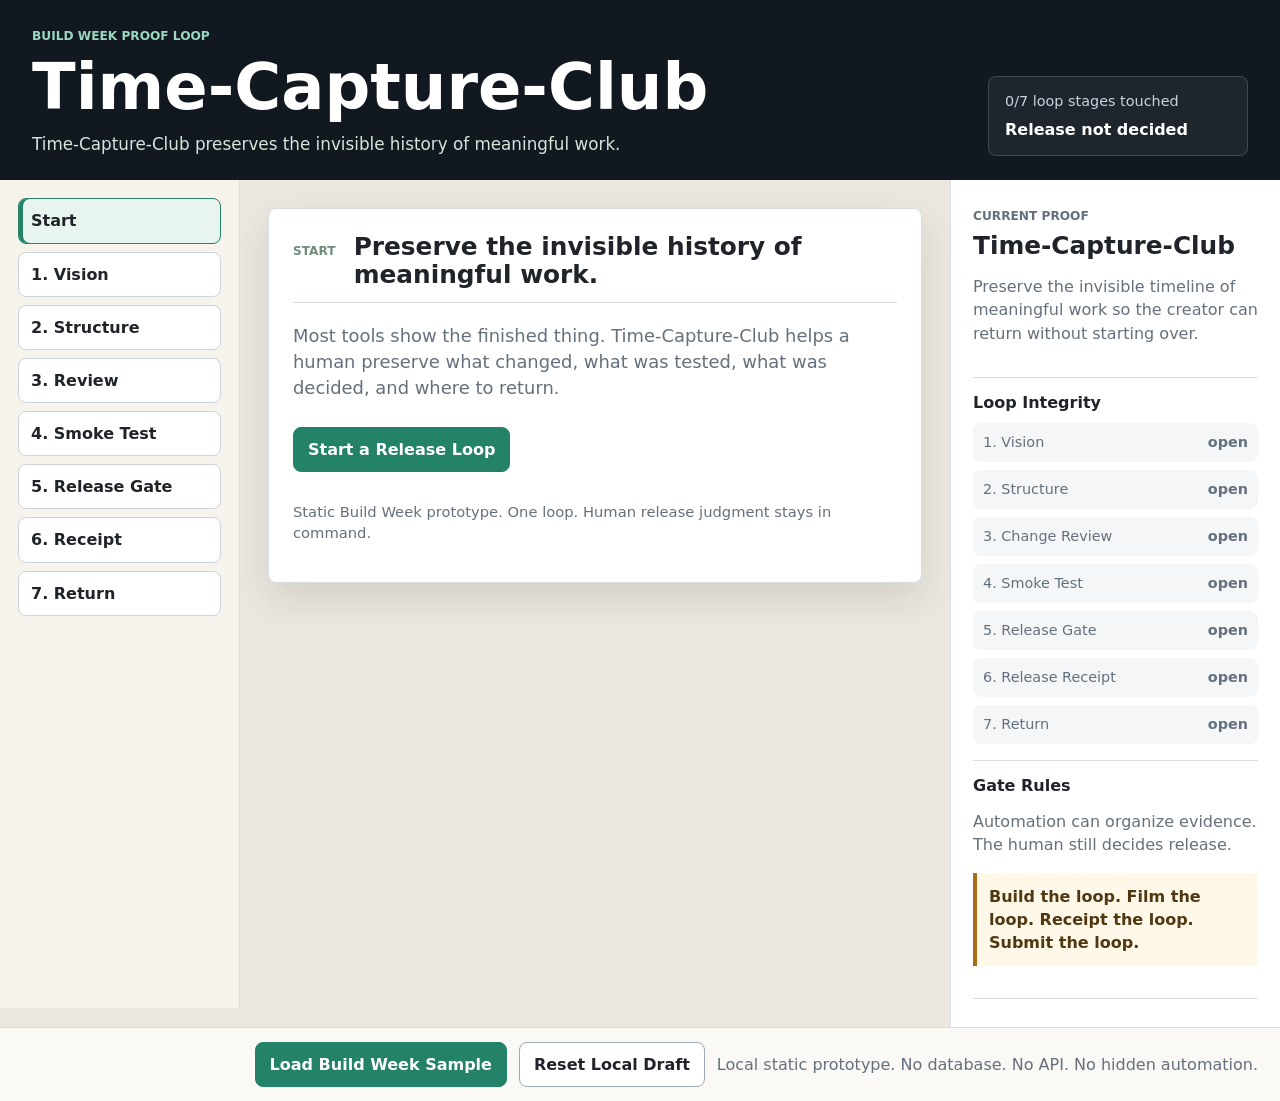
==== app/index.html @ 74174da0 "Initialize Time-Capture-Club prototype" ====
<!doctype html>
<html lang="en">
<head>
  <meta charset="utf-8">
  <meta name="viewport" content="width=device-width, initial-scale=1">
  <title>Time-Capture-Club | Build Week Prototype</title>
  <meta name="description" content="A human-led release loop for preserving the invisible timeline of meaningful work.">
  <link rel="stylesheet" href="assets/styles.css">
</head>
<body>
  <header class="app-header">
    <div>
      <p class="eyebrow">Build Week proof loop</p>
      <h1>Time-Capture-Club</h1>
      <p class="promise">Time-Capture-Club preserves the invisible history of meaningful work.</p>
    </div>
    <div class="status-strip" aria-label="Current loop status">
      <span id="completion-count">0/7 loop stages touched</span>
      <strong id="release-state">Release not decided</strong>
    </div>
  </header>

  <main class="workspace">
    <nav class="rail-nav" aria-label="Time capture loop">
      <button class="nav-step is-active" data-target="home">Start</button>
      <button class="nav-step" data-target="vision">1. Vision</button>
      <button class="nav-step" data-target="structure">2. Structure</button>
      <button class="nav-step" data-target="changes">3. Review</button>
      <button class="nav-step" data-target="smoke">4. Smoke Test</button>
      <button class="nav-step" data-target="gate">5. Release Gate</button>
      <button class="nav-step" data-target="receipt">6. Receipt</button>
      <button class="nav-step" data-target="return">7. Return</button>
    </nav>

    <section class="editor-pane" aria-label="Working loop editor">
      <form id="capture-form">
        <article class="step-panel is-active home-panel" id="home" data-step="home">
          <div class="step-head">
            <p class="eyebrow">Start</p>
            <h2>Preserve the invisible history of meaningful work.</h2>
          </div>
          <p class="lead">Most tools show the finished thing. Time-Capture-Club helps a human preserve what changed, what was tested, what was decided, and where to return.</p>
          <button type="button" class="primary-start" data-start-loop>Start a Release Loop</button>
          <p class="small-proof">Static Build Week prototype. One loop. Human release judgment stays in command.</p>
        </article>

        <article class="step-panel" id="vision" data-step="vision">
          <div class="step-head">
            <p class="eyebrow">Gate 1</p>
            <h2>Vision</h2>
          </div>
          <div class="field-grid two">
            <label>Project name<input name="projectName" value="Time-Capture-Club"></label>
            <label>Live URL<input name="liveUrl" placeholder="https://example.com"></label>
            <label>Audience<input name="audience" value="Creators and small teams"></label>
            <label>Current condition<input name="condition" value="Build Week prototype"></label>
          </div>
          <label>Purpose<textarea name="purpose">Preserve the invisible timeline of meaningful work so the creator can return without starting over.</textarea></label>
          <label>Promise<textarea name="promise">Professional work remembers how it became itself.</textarea></label>
          <label>Done enough for this release<textarea name="doneEnough" placeholder="What counts as done enough for this release?"></textarea></label>
        </article>

        <article class="step-panel" id="structure" data-step="structure">
          <div class="step-head">
            <p class="eyebrow">Gate 2</p>
            <h2>Structure</h2>
          </div>
          <div class="folder-grid">
            <label>Live source<input name="liveSource" placeholder="01_LIVE_SITE_SOURCE"></label>
            <label>Content<input name="contentFolder" placeholder="content / docs / pages"></label>
            <label>Assets<input name="assetsFolder" placeholder="assets / public"></label>
            <label>Documentation<input name="docsFolder" value="docs"></label>
            <label>Tests<input name="testsFolder" placeholder="tests / smoke-tests"></label>
            <label>Archive<input name="archiveFolder" placeholder="90_ARCHIVE"></label>
            <label>Deploy-ready cargo<input name="deployCargo" placeholder="07_DEPLOY_READY/netlify-drag-drop"></label>
          </div>
          <h3 class="subhead">Project home</h3>
          <div class="field-grid two">
            <label>Source location<input name="localSource" placeholder="/path/to/current/source"></label>
            <label>Repo or project home<input name="repo" placeholder="GitHub repo or project home"></label>
            <label>Live URL if any<input name="liveUrlSecondary" placeholder="https://example.com"></label>
            <label>Governing file or checklist<input name="governingFile" placeholder="00_GOVERNANCE/..."></label>
            <label>Responsible human<input name="responsibleHuman" value="Jimmy"></label>
            <label>Last known good state<input name="goodCommit" placeholder="unknown pending verification"></label>
          </div>
        </article>

        <article class="step-panel" id="changes" data-step="changes">
          <div class="step-head">
            <p class="eyebrow">Gate 3</p>
            <h2>Change Review</h2>
          </div>
          <label>Change intent<textarea name="changeIntent" placeholder="What is this release trying to change?"></textarea></label>
          <div class="field-grid two">
            <label>Files added<textarea name="filesAdded" placeholder="One per line"></textarea></label>
            <label>Files changed<textarea name="filesChanged" placeholder="One per line"></textarea></label>
            <label>Files removed<textarea name="filesRemoved" placeholder="One per line"></textarea></label>
            <label>Risky paths<textarea name="riskyPaths" placeholder="Routing, config, form, deploy, auth, data"></textarea></label>
          </div>
          <label>Configuration or routing changes<textarea name="routingChanges" placeholder="Record anything that changes where work lives or how users arrive."></textarea></label>
        </article>

        <article class="step-panel" id="smoke" data-step="smoke">
          <div class="step-head">
            <p class="eyebrow">Gate 4</p>
            <h2>Smoke Test</h2>
          </div>
          <div class="test-table" id="smoke-tests" aria-label="Smoke test checklist"></div>
        </article>

        <article class="step-panel" id="gate" data-step="gate">
          <div class="step-head">
            <p class="eyebrow">Gate 5</p>
            <h2>Release Gate</h2>
          </div>
          <fieldset class="release-options">
            <legend>Human release decision</legend>
            <label><input type="radio" name="releaseDecision" value="RELEASE APPROVED"> Release approved</label>
            <label><input type="radio" name="releaseDecision" value="RELEASE BLOCKED"> Release blocked</label>
            <label><input type="radio" name="releaseDecision" value="RELEASE APPROVED WITH KNOWN RISKS"> Release approved with known risks</label>
          </fieldset>
          <label>Reviewer<input name="reviewer" value="Jimmy"></label>
          <label>Decision reason<textarea name="decisionReason" placeholder="Why is this release approved, blocked, or approved with known risks?"></textarea></label>
          <label>Known risks<textarea name="knownRisks" placeholder="What remains true even if this ships?"></textarea></label>
        </article>

        <article class="step-panel" id="receipt" data-step="receipt">
          <div class="step-head">
            <p class="eyebrow">Gate 6</p>
            <h2>Release Receipt</h2>
          </div>
          <div class="receipt-actions">
            <button type="button" id="build-receipt">Build Markdown Receipt</button>
            <button type="button" id="copy-receipt">Copy</button>
            <button type="button" id="download-receipt">Download .md</button>
            <a id="download-link" class="download-link is-hidden" href="#" download="TIME_CAPTURE_RELEASE_RECEIPT.md">Download prepared receipt</a>
          </div>
          <p id="receipt-status" class="receipt-status" aria-live="polite">Receipt not built yet.</p>
          <textarea id="receipt-output" class="receipt-output" aria-label="Generated Markdown release receipt"></textarea>
        </article>

        <article class="step-panel" id="return" data-step="return">
          <div class="step-head">
            <p class="eyebrow">Gate 7</p>
            <h2>Return</h2>
          </div>
          <div class="field-grid two">
            <label>Current status<input name="currentStatus" placeholder="Draft / verified / blocked / shipped"></label>
            <label>Last verified release<input name="lastVerified" placeholder="date / commit / deploy"></label>
          </div>
          <label>Open risks<textarea name="openRisks" placeholder="What still needs attention?"></textarea></label>
          <label>Next honest action<textarea name="nextAction" placeholder="Name the one next move outside the dashboard."></textarea></label>
        </article>
      </form>
    </section>

    <aside class="proof-pane" aria-label="Proof summary">
      <section>
        <p class="eyebrow">Current proof</p>
        <h2 id="summary-title">Time-Capture-Club</h2>
        <p id="summary-purpose">Preserve the invisible timeline of meaningful work.</p>
      </section>
      <section>
        <h3>Loop Integrity</h3>
        <ul id="loop-list" class="loop-list"></ul>
      </section>
      <section>
        <h3>Gate Rules</h3>
        <p>Automation can organize evidence. The human still decides release.</p>
        <p class="wall-line">Build the loop. Film the loop. Receipt the loop. Submit the loop.</p>
      </section>
    </aside>
  </main>

  <footer class="app-footer">
    <button type="button" id="sample-data">Load Build Week Sample</button>
    <button type="button" id="reset-data">Reset Local Draft</button>
    <span>Local static prototype. No database. No API. No hidden automation.</span>
  </footer>

  <script src="assets/app.js"></script>
</body>
</html>
---- app/assets/styles.css ----
:root {
  color-scheme: light;
  --ink: #20242a;
  --muted: #64707d;
  --line: #d8dee5;
  --paper: #fbfbf8;
  --panel: #ffffff;
  --nav: #111820;
  --nav-soft: #263445;
  --green: #238267;
  --red: #b33a3a;
  --amber: #a76d16;
  --blue: #2b68a8;
  --shadow: 0 16px 40px rgba(20, 24, 31, 0.12);
}

* { box-sizing: border-box; }

html { scroll-behavior: smooth; }

body {
  margin: 0;
  background: #ece8df;
  color: var(--ink);
  font-family: Inter, ui-sans-serif, system-ui, -apple-system, BlinkMacSystemFont, "Segoe UI", sans-serif;
  line-height: 1.45;
}

button, input, textarea, select { font: inherit; }

.app-header {
  display: grid;
  grid-template-columns: 1fr auto;
  gap: 24px;
  align-items: end;
  padding: 28px 32px 24px;
  background: var(--nav);
  color: #fff;
}

.eyebrow {
  margin: 0 0 6px;
  color: #6f8b79;
  font-size: 0.76rem;
  font-weight: 800;
  letter-spacing: 0;
  text-transform: uppercase;
}

.app-header .eyebrow { color: #9bd7bf; }

h1, h2, h3 { margin: 0; line-height: 1.1; letter-spacing: 0; }

h1 { font-size: clamp(2rem, 5vw, 4.4rem); }

h2 { font-size: 1.55rem; }

h3 { font-size: 1rem; }

.promise {
  max-width: 780px;
  margin: 10px 0 0;
  color: #d7e4dc;
  font-size: 1.05rem;
}

.status-strip {
  min-width: 260px;
  display: grid;
  gap: 6px;
  padding: 14px 16px;
  border: 1px solid rgba(255,255,255,0.16);
  border-radius: 8px;
  background: rgba(255,255,255,0.06);
}

.status-strip span { color: #c8d3dc; font-size: 0.9rem; }
.status-strip strong { font-size: 1rem; }

.workspace {
  display: grid;
  grid-template-columns: 240px minmax(0, 1fr) 330px;
  min-height: calc(100vh - 166px);
}

.rail-nav {
  position: sticky;
  top: 0;
  height: calc(100vh - 72px);
  overflow: auto;
  padding: 18px;
  background: #f6f3ec;
  border-right: 1px solid var(--line);
}

.nav-step {
  width: 100%;
  min-height: 42px;
  margin: 0 0 8px;
  padding: 10px 12px;
  border: 1px solid #cbd3db;
  border-radius: 8px;
  background: #fff;
  color: var(--ink);
  text-align: left;
  cursor: pointer;
}

.nav-step.is-active {
  border-color: var(--green);
  background: #e8f5ef;
  box-shadow: inset 4px 0 0 var(--green);
}

.editor-pane {
  padding: 28px;
  min-width: 0;
}

.step-panel {
  display: none;
  max-width: 900px;
  margin: 0 auto;
  padding: 24px;
  background: var(--panel);
  border: 1px solid var(--line);
  border-radius: 8px;
  box-shadow: var(--shadow);
}

.step-panel.is-active { display: block; }

.step-head {
  display: flex;
  justify-content: space-between;
  gap: 18px;
  align-items: baseline;
  margin-bottom: 20px;
  padding-bottom: 14px;
  border-bottom: 1px solid var(--line);
}


.subhead {
  margin: 20px 0 12px;
  padding-top: 14px;
  border-top: 1px solid var(--line);
  color: #2f3a45;
}

label, fieldset {
  display: grid;
  gap: 7px;
  margin-bottom: 14px;
  color: #394350;
  font-weight: 700;
}

legend { font-weight: 800; }

input, textarea, select {
  width: 100%;
  border: 1px solid #b9c2cc;
  border-radius: 6px;
  background: #fff;
  color: var(--ink);
  padding: 10px 11px;
}

textarea { min-height: 92px; resize: vertical; }

input:focus, textarea:focus, select:focus, button:focus-visible {
  outline: 3px solid rgba(43, 104, 168, 0.24);
  border-color: var(--blue);
}

.field-grid, .folder-grid {
  display: grid;
  gap: 14px;
}

.field-grid.two, .folder-grid { grid-template-columns: repeat(2, minmax(0, 1fr)); }

.test-table {
  display: grid;
  gap: 10px;
}

.test-row {
  display: grid;
  grid-template-columns: minmax(140px, 1fr) 190px minmax(160px, 1.4fr);
  gap: 10px;
  align-items: center;
  padding: 10px;
  border: 1px solid var(--line);
  border-radius: 8px;
  background: #fcfcfa;
}

.test-row span { font-weight: 800; }

.release-options {
  padding: 14px;
  border: 1px solid var(--line);
  border-radius: 8px;
}

.release-options label {
  display: flex;
  grid-template-columns: none;
  align-items: center;
  gap: 10px;
  font-weight: 700;
}

.release-options input { width: auto; }

.receipt-actions {
  display: flex;
  flex-wrap: wrap;
  gap: 10px;
  margin-bottom: 14px;
}

button {
  border: 1px solid #9ca8b4;
  border-radius: 8px;
  background: #fff;
  color: var(--ink);
  padding: 10px 14px;
  font-weight: 800;
  cursor: pointer;
}

button:hover { border-color: var(--blue); color: var(--blue); }

#build-receipt, #sample-data {
  background: var(--green);
  border-color: var(--green);
  color: #fff;
}

.receipt-output {
  min-height: 430px;
  font-family: "SFMono-Regular", Consolas, "Liberation Mono", monospace;
  font-size: 0.88rem;
  line-height: 1.5;
}

.proof-pane {
  display: grid;
  align-content: start;
  gap: 16px;
  padding: 28px 22px;
  background: #fff;
  border-left: 1px solid var(--line);
}

.proof-pane section {
  padding-bottom: 16px;
  border-bottom: 1px solid var(--line);
}

.proof-pane p { color: var(--muted); }

.loop-list {
  list-style: none;
  margin: 12px 0 0;
  padding: 0;
  display: grid;
  gap: 8px;
}

.loop-list li {
  display: flex;
  justify-content: space-between;
  gap: 12px;
  padding: 9px 10px;
  border-radius: 8px;
  background: #f4f6f8;
  color: var(--muted);
  font-size: 0.9rem;
}

.loop-list li.touched { color: var(--green); background: #e9f5ef; }

.wall-line {
  padding: 12px;
  border-left: 4px solid var(--amber);
  background: #fff7e7;
  color: #503912 !important;
  font-weight: 800;
}

.app-footer {
  display: flex;
  gap: 12px;
  align-items: center;
  justify-content: flex-end;
  padding: 14px 22px;
  border-top: 1px solid var(--line);
  background: #faf9f5;
  color: var(--muted);
}

@media (max-width: 1100px) {
  .workspace { grid-template-columns: 210px minmax(0, 1fr); }
  .proof-pane { grid-column: 1 / -1; border-left: 0; border-top: 1px solid var(--line); }
}

@media (max-width: 780px) {
  .app-header { grid-template-columns: 1fr; padding: 22px 18px; }
  .status-strip { min-width: 0; }
  .workspace { display: block; }
  .rail-nav {
    position: static;
    height: auto;
    display: flex;
    gap: 8px;
    overflow-x: auto;
    border-right: 0;
    border-bottom: 1px solid var(--line);
  }
  .nav-step { min-width: 145px; }
  .editor-pane, .proof-pane { padding: 18px; }
  .field-grid.two, .folder-grid, .test-row { grid-template-columns: 1fr; }
  .app-footer { align-items: stretch; flex-direction: column; }
}


.home-panel .lead {
  max-width: 660px;
  color: var(--muted);
  font-size: 1.12rem;
}

.primary-start {
  margin: 8px 0 14px;
  background: var(--green);
  border-color: var(--green);
  color: #fff;
}

.small-proof {
  color: var(--muted);
  font-size: 0.92rem;
}

.receipt-status {
  margin: 0;
  color: #5f6470;
  font-size: 0.92rem;
}

.download-link {
  align-self: center;
  color: #143f8f;
  font-weight: 700;
  text-decoration: underline;
}

.is-hidden {
  display: none;
}
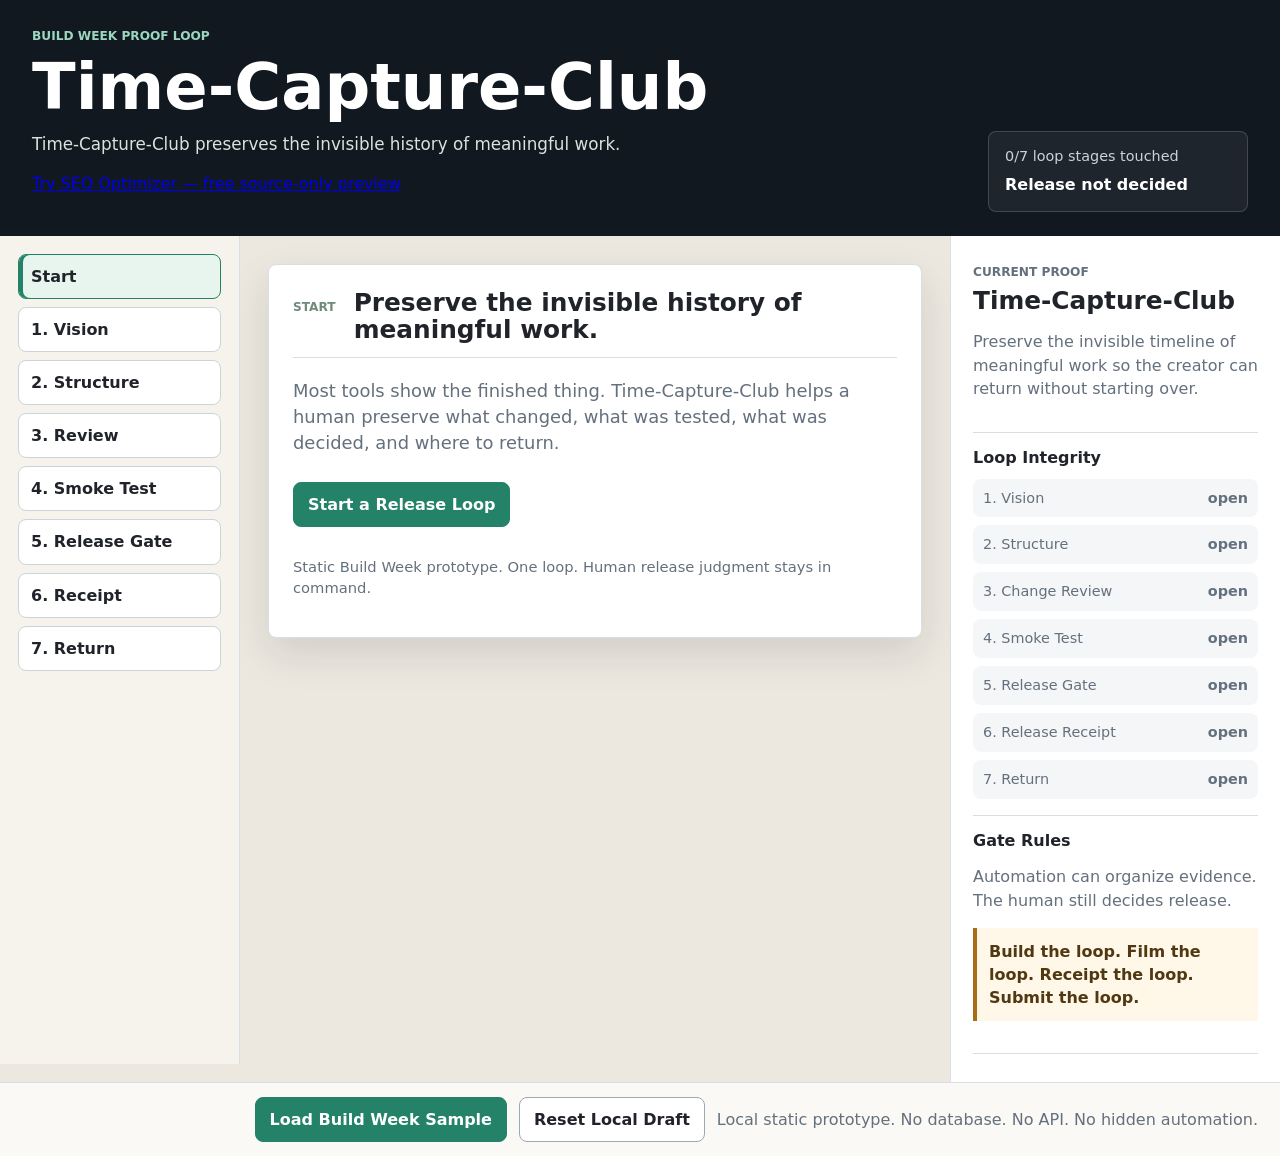
==== commit 15543ff5: "Add bounded source-only SEO Optimizer preview and preserve release loop" ====
--- a/app/index.html
+++ b/app/index.html
@@ -13,6 +13,7 @@
       <p class="eyebrow">Build Week proof loop</p>
       <h1>Time-Capture-Club</h1>
       <p class="promise">Time-Capture-Club preserves the invisible history of meaningful work.</p>
+      <p><a href="seo-optimizer/">Try SEO Optimizer — free source-only preview</a></p>
     </div>
     <div class="status-strip" aria-label="Current loop status">
       <span id="completion-count">0/7 loop stages touched</span>
